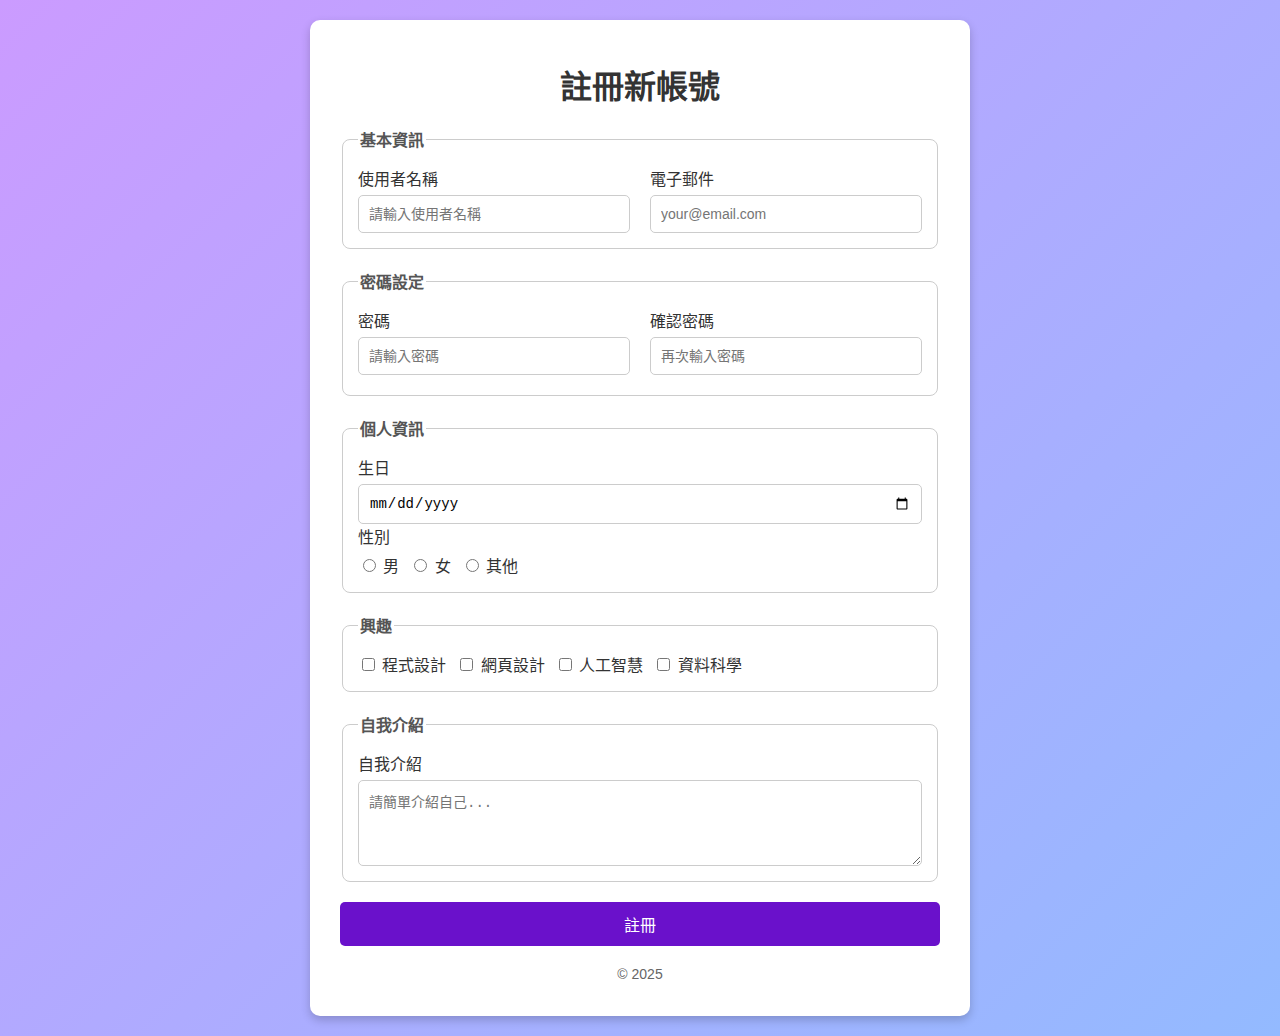
==== index.html @ 3a495b02 "Update and rename index4.html to index.html" ====
<!DOCTYPE html>
<html lang="zh-TW">
<head>
    <meta charset="UTF-8">
    <meta name="viewport" content="width=device-width, initial-scale=1.0">
    <title>註冊頁面</title>
    <link rel="stylesheet" href="style2.css">
</head>
<body>
    <div class="container">
        <header>
            <h1>註冊新帳號</h1>
        </header>
        <main>
            <form id="registerForm" class="form">
                <fieldset>
                    <legend>基本資訊</legend>
                    <div class="form-row">
                        <div class="form-group">
                            <label for="username">使用者名稱</label>
                            <input type="text" id="username" name="username" placeholder="請輸入使用者名稱" required>
                        </div>
                        <div class="form-group">
                            <label for="email">電子郵件</label>
                            <input type="email" id="email" name="email" placeholder="your@email.com" required>
                        </div>
                    </div>
                </fieldset>
                <fieldset>
                    <legend>密碼設定</legend>
                    <div class="form-row">
                    <div class="form-group">
                        <label for="password">密碼</label>
                        <input type="password" id="password" name="password" placeholder="請輸入密碼" required>
                        <div class="password-strength" id="passwordStrength"></div>
                    </div>
                    <div class="form-group">
                        <label for="confirmPassword">確認密碼</label>
                        <input type="password" id="confirmPassword" name="confirmPassword" placeholder="再次輸入密碼" required>
                    </div>
                    </div>
                </fieldset>
                <fieldset>
                    <legend>個人資訊</legend>
                    <div class="form-group">
                        <label for="birthday">生日</label>
                        <input type="date" id="birthday" name="birthday" required>
                    </div>
                    <div class="form-group">
                        <label>性別</label>
                        <div class="radio-group">
                            <label><input type="radio" name="gender" value="male" required> 男</label>
                            <label><input type="radio" name="gender" value="female"> 女</label>
                            <label><input type="radio" name="gender" value="other"> 其他</label>
                        </div>
                    </div>
                </fieldset>
                <fieldset>
                    <legend>興趣</legend>
                    <div class="checkbox-group">
                        <label><input type="checkbox" name="interests" value="programming"> 程式設計</label>
                        <label><input type="checkbox" name="interests" value="web-design"> 網頁設計</label>
                        <label><input type="checkbox" name="interests" value="ai"> 人工智慧</label>
                        <label><input type="checkbox" name="interests" value="data-science"> 資料科學</label>
                    </div>
                </fieldset>
                <fieldset>
                    <legend>自我介紹</legend>
                    <div class="form-group">
                        <label for="bio">自我介紹</label>
                        <textarea id="bio" name="bio" placeholder="請簡單介紹自己..." rows="4"></textarea>
                    </div>
                </fieldset>
                <button type="submit">註冊</button>
            </form>
        </main>
        <footer>
            <p>&copy; 2025</p>
        </footer>
    </div>
</body>
</html>
---- style2.css ----
/* General Styles */
body {
    font-family: Arial, sans-serif;
    background: linear-gradient(135deg, #cb9bff, #93baff);
    margin: 20px;
    padding: 0;
    display: flex;
    justify-content: center;
    align-items: center;
    min-height: 100vh;
    color: #333;
}

.container {
    background: #fff;
    padding: 20px 30px;
    border-radius: 10px;
    box-shadow: 0 4px 10px rgba(0, 0, 0, 0.2);
    width: 100%;
    max-width: 600px;
}

header h1 {
    text-align: center;
    color: #333;
    margin-bottom: 20px;
}

form {
    display: flex;
    flex-direction: column;
    gap: 20px;
}

fieldset {
    border: 1px solid #ccc;
    border-radius: 8px;
    padding: 15px;
}

legend {
    font-weight: bold;
    color: #555;
}

.form-group {
    display: flex;
    flex-direction: column;
    gap: 5px;
}

.form-row {
    display: flex;
    gap: 20px;
}

.form-row .form-group {
    flex: 1;
}

input[type="text"],
input[type="email"],
input[type="password"],
input[type="date"],
textarea {
    padding: 10px;
    font-size: 14px;
    border: 1px solid #ccc;
    border-radius: 5px;
    width: 100%;
    max-width: 100%;
    box-sizing: border-box;
    resize: vertical;
}

input:focus,
textarea:focus {
    border-color: #6a11cb;
    outline: none;
    box-shadow: 0 0 5px rgba(106, 17, 203, 0.5);
}

.radio-group,
.checkbox-group {
    display: flex;
    flex-wrap: wrap;
    gap: 10px;
}

button {
    background: #6a11cb;
    color: #fff;
    border: none;
    padding: 10px 15px;
    font-size: 16px;
    border-radius: 5px;
    cursor: pointer;
    transition: background 0.3s ease;
}

button:hover {
    background: #2575fc;
}

footer {
    text-align: center;
    margin-top: 20px;
    font-size: 14px;
    color: #666;
}

/* Responsive Design */
@media (max-width: 768px) {
    .form-row {
        flex-direction: column;
    }
}
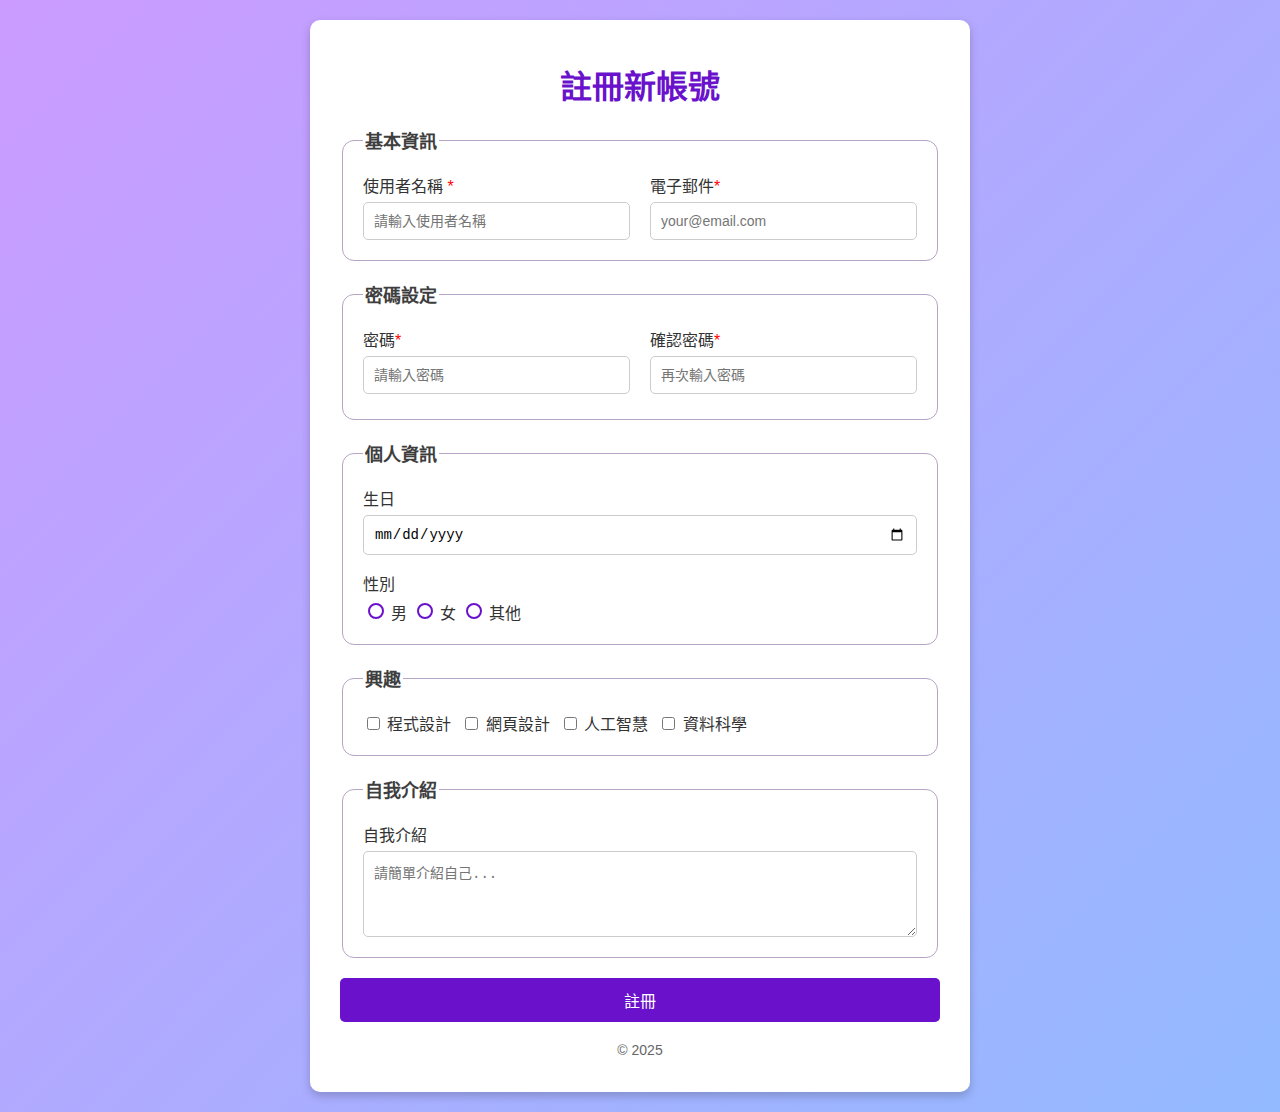
==== commit 2e5d8153: "Add files via upload" ====
--- a/index.html
+++ b/index.html
@@ -17,11 +17,11 @@
                     <legend>基本資訊</legend>
                     <div class="form-row">
                         <div class="form-group">
-                            <label for="username">使用者名稱</label>
+                            <label for="username">使用者名稱 <span class="must">*</span></label>
                             <input type="text" id="username" name="username" placeholder="請輸入使用者名稱" required>
                         </div>
                         <div class="form-group">
-                            <label for="email">電子郵件</label>
+                            <label for="email">電子郵件<span class="must">*</span></label>
                             <input type="email" id="email" name="email" placeholder="your@email.com" required>
                         </div>
                     </div>
@@ -30,12 +30,12 @@
                     <legend>密碼設定</legend>
                     <div class="form-row">
                     <div class="form-group">
-                        <label for="password">密碼</label>
+                        <label for="password">密碼<span class="must">*</span></label>
                         <input type="password" id="password" name="password" placeholder="請輸入密碼" required>
                         <div class="password-strength" id="passwordStrength"></div>
                     </div>
                     <div class="form-group">
-                        <label for="confirmPassword">確認密碼</label>
+                        <label for="confirmPassword">確認密碼<span class="must">*</span></label>
                         <input type="password" id="confirmPassword" name="confirmPassword" placeholder="再次輸入密碼" required>
                     </div>
                     </div>
@@ -79,4 +79,4 @@
         </footer>
     </div>
 </body>
-</html>
+</html>--- a/style2.css
+++ b/style2.css
@@ -1,6 +1,6 @@
 /* General Styles */
 body {
-    font-family: Arial, sans-serif;
+    font-family: Helvetica, sans-serif;
     background: linear-gradient(135deg, #cb9bff, #93baff);
     margin: 20px;
     padding: 0;
@@ -22,9 +22,10 @@
 
 header h1 {
     text-align: center;
-    color: #333;
+    color: #6a11cb;
     margin-bottom: 20px;
 }
+
 
 form {
     display: flex;
@@ -33,14 +34,15 @@
 }
 
 fieldset {
-    border: 1px solid #ccc;
-    border-radius: 8px;
-    padding: 15px;
+    border: 1px solid #b5a4c4;
+    border-radius: 12px;
+    padding: 20px;
 }
 
 legend {
+    font-size: 18px; 
     font-weight: bold;
-    color: #555;
+    color: #3e3e3e;
 }
 
 .form-group {
@@ -80,7 +82,35 @@
     box-shadow: 0 0 5px rgba(106, 17, 203, 0.5);
 }
 
-.radio-group,
+.radio-group input[type="radio"] {
+    appearance: none; /* 移除預設樣式 */
+    width: 16px;
+    height: 16px;
+    border: 2px solid #6a11cb;
+    border-radius: 50%; /* 圓形 */
+    outline: none;
+    cursor: pointer;
+    transition: background-color 0.3s ease, border-color 0.3s ease, box-shadow 0.3s ease;
+}
+
+.radio-group input[type="radio"]:not(:checked) {
+    background-color: #fff;
+}
+
+/* 選中狀態 */
+.radio-group input[type="radio"]:checked {
+    background-color: #6a11cb;
+    border-color: #6a11cb;
+}
+
+/* 點擊時的效果 */
+.radio-group input[type="radio"]:active {
+    box-shadow: 0 0 5px rgba(106, 17, 203, 0.5);
+    border-radius: 50%; /* 確保陰影也是圓形 */
+}
+
+
+
 .checkbox-group {
     display: flex;
     flex-wrap: wrap;
@@ -114,4 +144,13 @@
     .form-row {
         flex-direction: column;
     }
+}
+
+fieldset legend + .form-group + .form-group {
+    margin-top: 16px; /* 增加上下間隔 */
+}
+
+
+.must{
+    color: red;
 }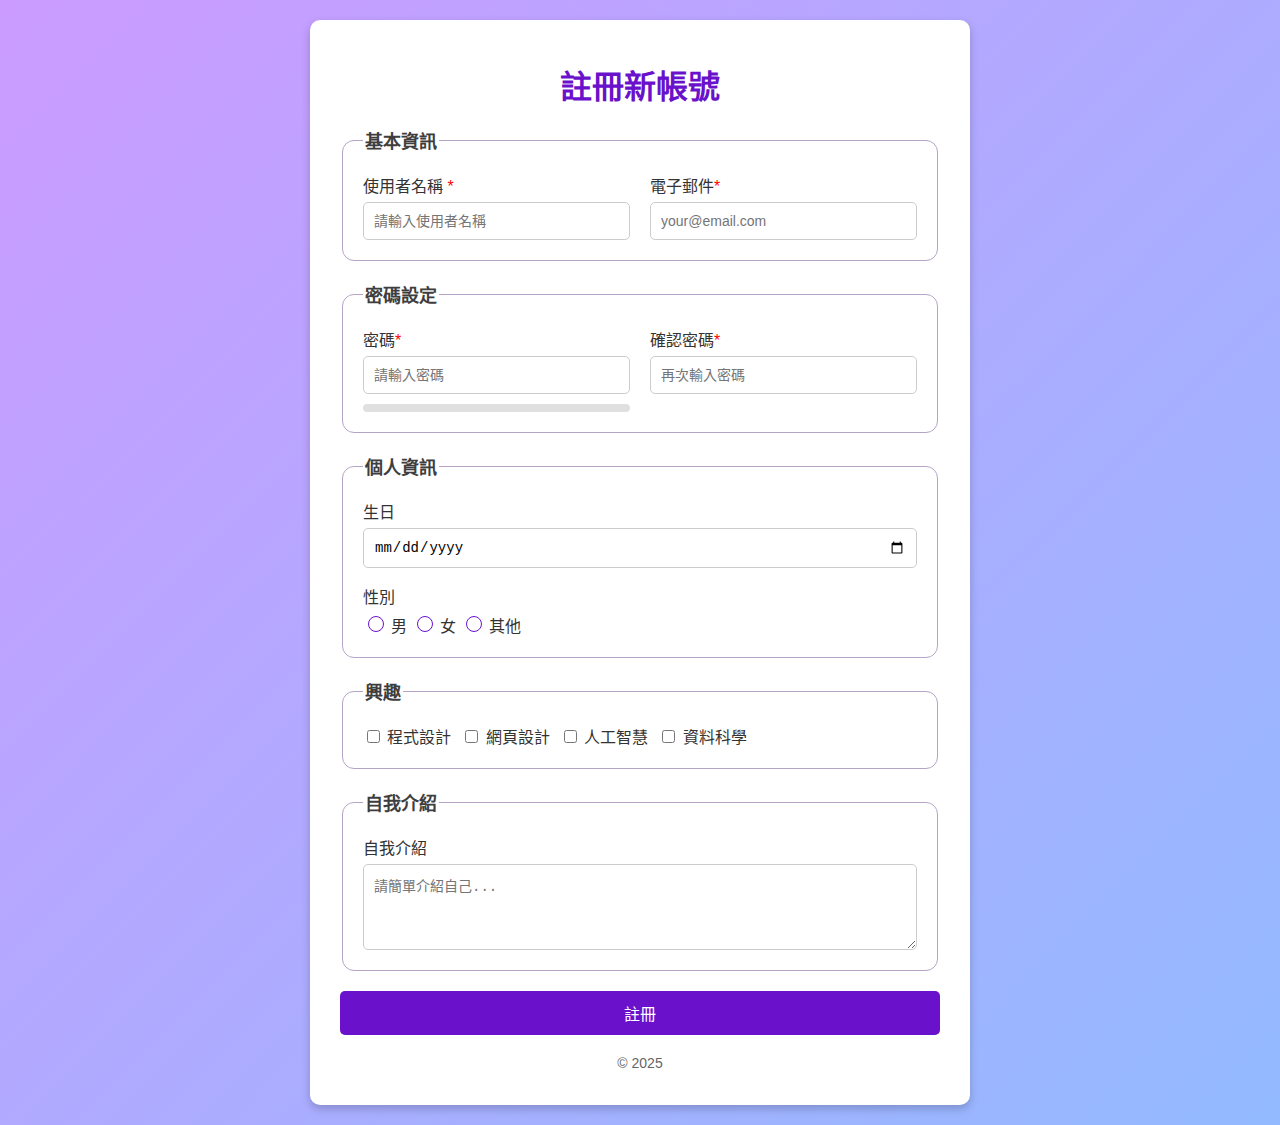
==== commit 49bf635b: "Add files via upload" ====
--- a/index.html
+++ b/index.html
@@ -5,6 +5,7 @@
     <meta name="viewport" content="width=device-width, initial-scale=1.0">
     <title>註冊頁面</title>
     <link rel="stylesheet" href="style2.css">
+    <script src="script.js" defer></script>
 </head>
 <body>
     <div class="container">
@@ -44,12 +45,12 @@
                     <legend>個人資訊</legend>
                     <div class="form-group">
                         <label for="birthday">生日</label>
-                        <input type="date" id="birthday" name="birthday" required>
+                        <input type="date" id="birthday" name="birthday">
                     </div>
                     <div class="form-group">
                         <label>性別</label>
                         <div class="radio-group">
-                            <label><input type="radio" name="gender" value="male" required> 男</label>
+                            <label><input type="radio" name="gender" value="male"> 男</label>
                             <label><input type="radio" name="gender" value="female"> 女</label>
                             <label><input type="radio" name="gender" value="other"> 其他</label>
                         </div>
--- a/style2.css
+++ b/style2.css
@@ -86,7 +86,7 @@
     appearance: none; /* 移除預設樣式 */
     width: 16px;
     height: 16px;
-    border: 2px solid #6a11cb;
+    border: 1px solid #6a11cb;
     border-radius: 50%; /* 圓形 */
     outline: none;
     cursor: pointer;
@@ -153,4 +153,35 @@
 
 .must{
     color: red;
+}
+
+
+
+/* 密碼強度指示器 */
+.password-strength {
+    height: 8px;
+    background: #e0e0e0;
+    border-radius: 4px;
+    margin-top: 5px;
+    overflow: hidden;
+    position: relative;
+}
+
+.password-strength-bar {
+    height: 100%;
+    width: 0;
+    transition: width 0.3s ease;
+    border-radius: 4px;
+}
+
+.password-strength-bar.weak {
+    background: #ff4d4d; /* 紅色 */
+}
+
+.password-strength-bar.medium {
+    background: #ffc107; /* 黃色 */
+}
+
+.password-strength-bar.strong {
+    background: #28a745; /* 綠色 */
 }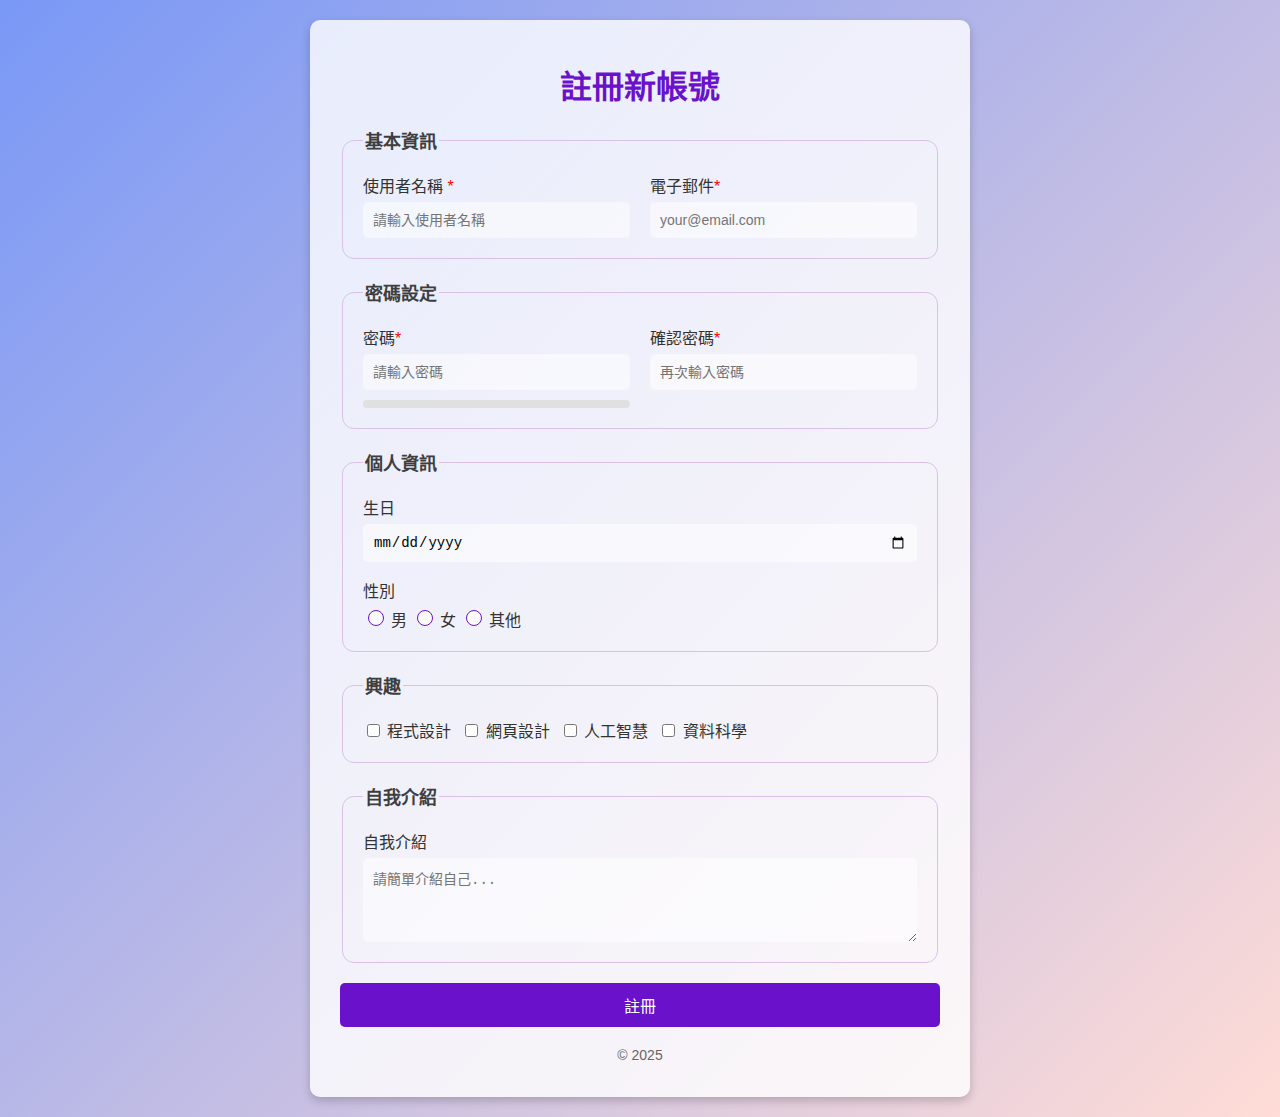
==== commit cdfdc85f: "Update index.html" ====
--- a/index.html
+++ b/index.html
@@ -80,4 +80,4 @@
         </footer>
     </div>
 </body>
-</html>+</html>
--- a/style2.css
+++ b/style2.css
@@ -1,7 +1,7 @@
 /* General Styles */
 body {
     font-family: Helvetica, sans-serif;
-    background: linear-gradient(135deg, #cb9bff, #93baff);
+    background: linear-gradient(135deg, #7998f6, #ffdcd6);
     margin: 20px;
     padding: 0;
     display: flex;
@@ -12,7 +12,7 @@
 }
 
 .container {
-    background: #fff;
+    background:rgba(255, 255, 255, 0.8);
     padding: 20px 30px;
     border-radius: 10px;
     box-shadow: 0 4px 10px rgba(0, 0, 0, 0.2);
@@ -34,7 +34,7 @@
 }
 
 fieldset {
-    border: 1px solid #b5a4c4;
+    border: 1px solid #dbc1e7;
     border-radius: 12px;
     padding: 20px;
 }
@@ -67,19 +67,21 @@
 textarea {
     padding: 10px;
     font-size: 14px;
-    border: 1px solid #ccc;
+    border: 0px solid #ffffff;
     border-radius: 5px;
     width: 100%;
     max-width: 100%;
     box-sizing: border-box;
+    background-color: rgba(255, 255, 255, 0.5);
     resize: vertical;
 }
 
 input:focus,
 textarea:focus {
-    border-color: #6a11cb;
+    border-color: #ffffff;
     outline: none;
     box-shadow: 0 0 5px rgba(106, 17, 203, 0.5);
+    background-color: rgba(255, 255, 255, 0.7);
 }
 
 .radio-group input[type="radio"] {
@@ -94,7 +96,7 @@
 }
 
 .radio-group input[type="radio"]:not(:checked) {
-    background-color: #fff;
+    background-color: rgba(255, 255, 255, 0.7);
 }
 
 /* 選中狀態 */
@@ -119,7 +121,7 @@
 
 button {
     background: #6a11cb;
-    color: #fff;
+    color: rgb(255, 255, 255);
     border: none;
     padding: 10px 15px;
     font-size: 16px;
